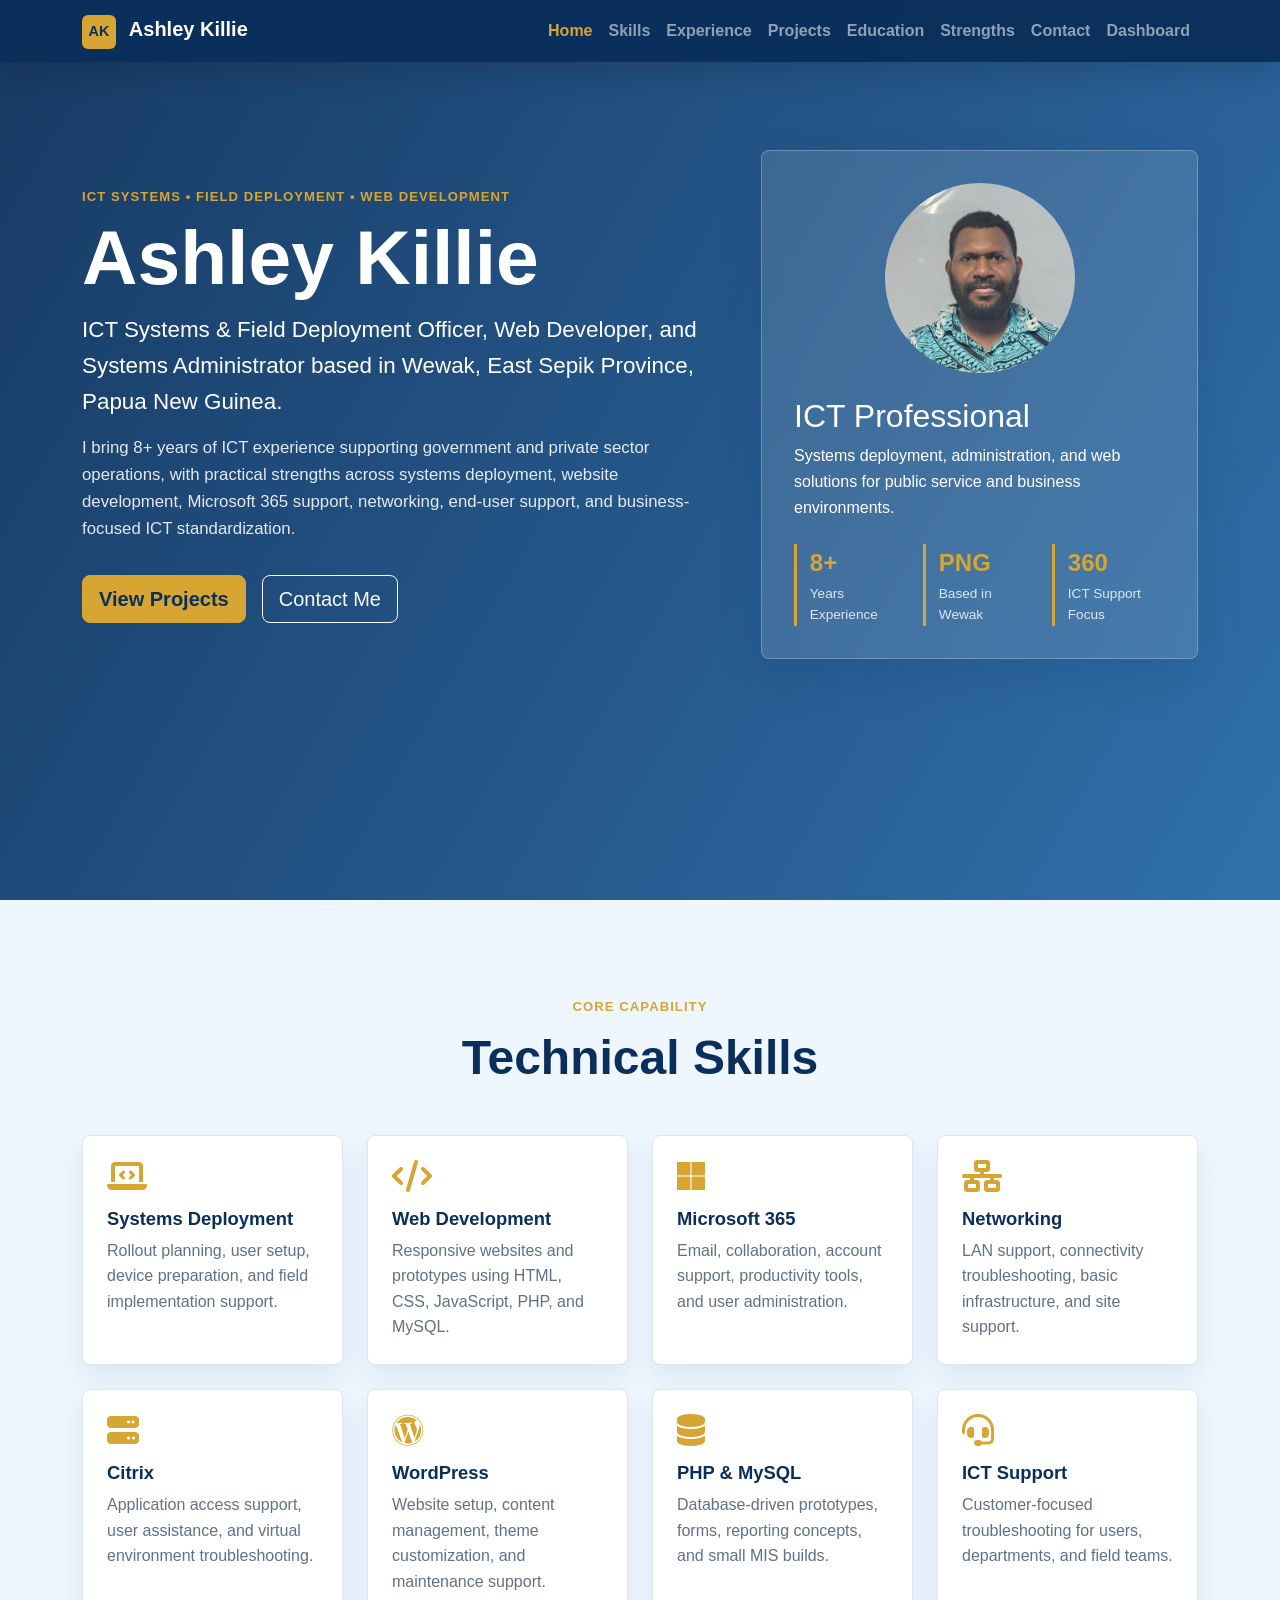
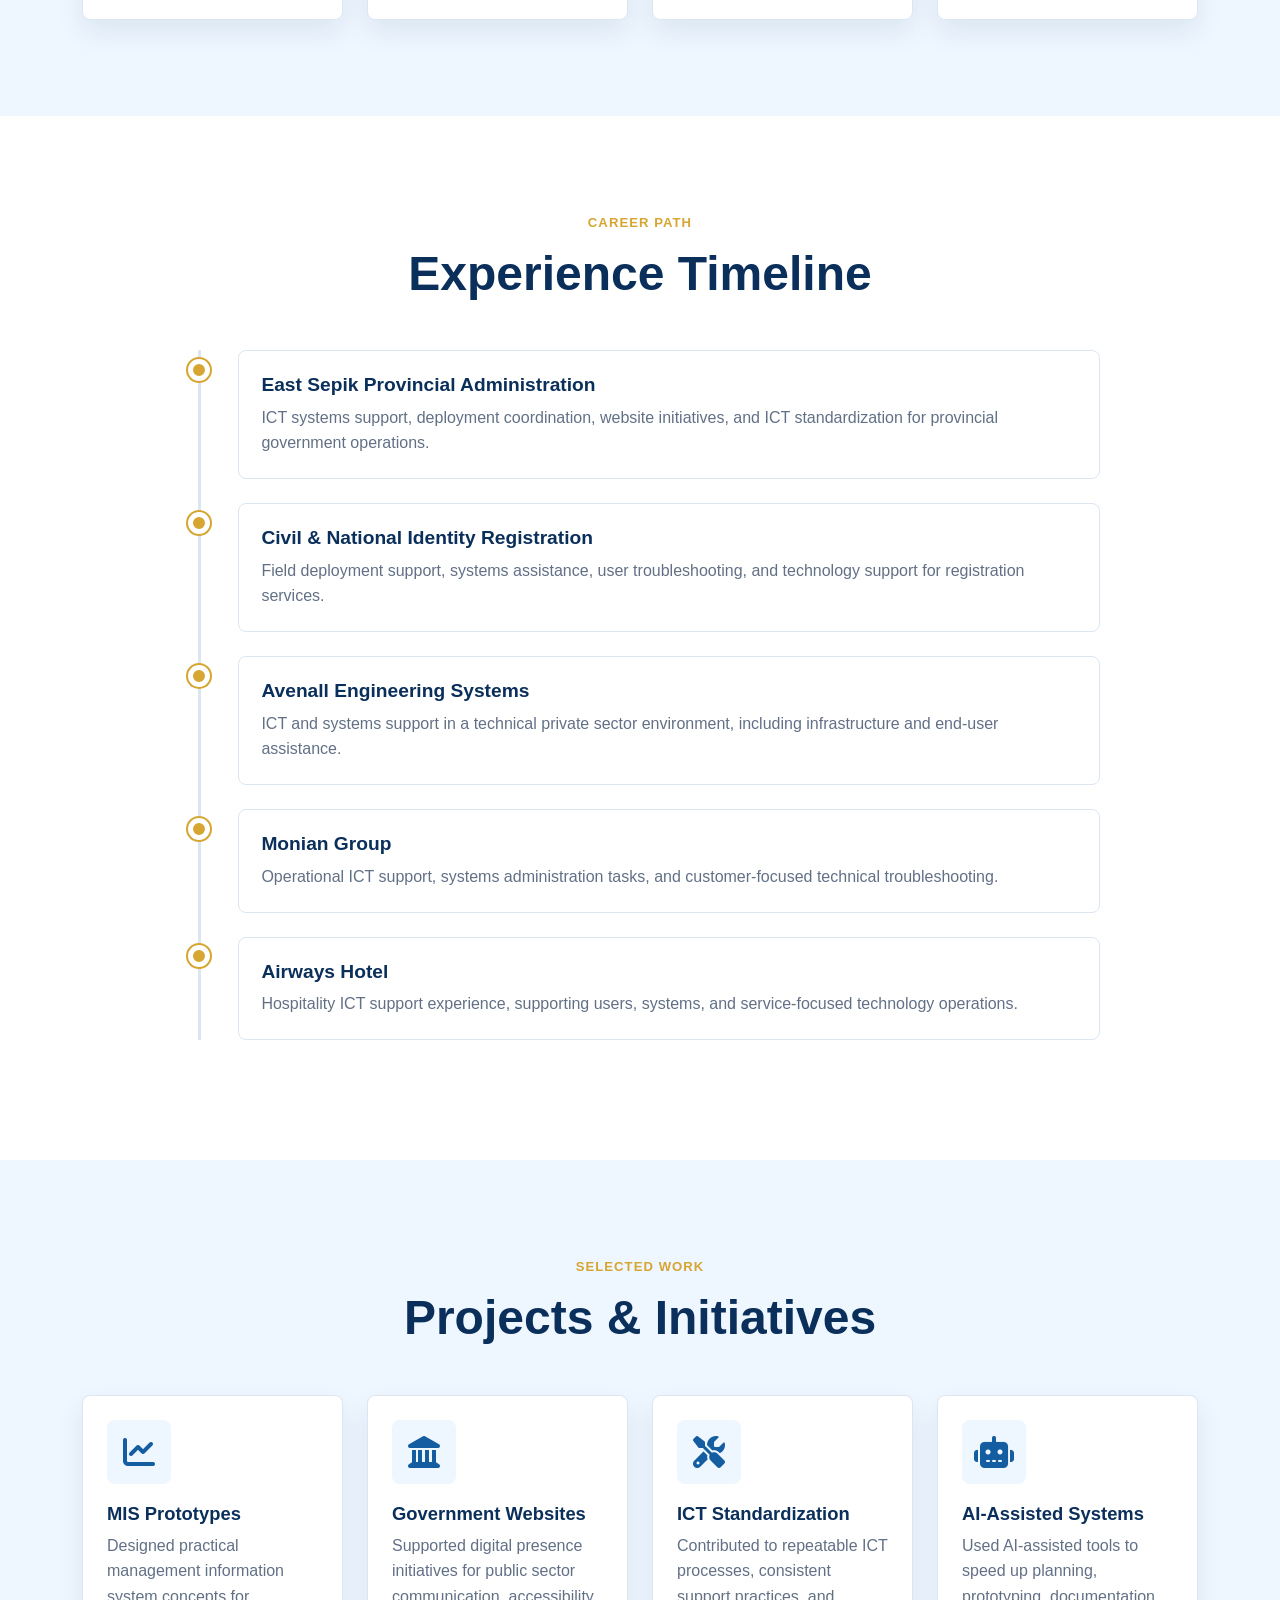
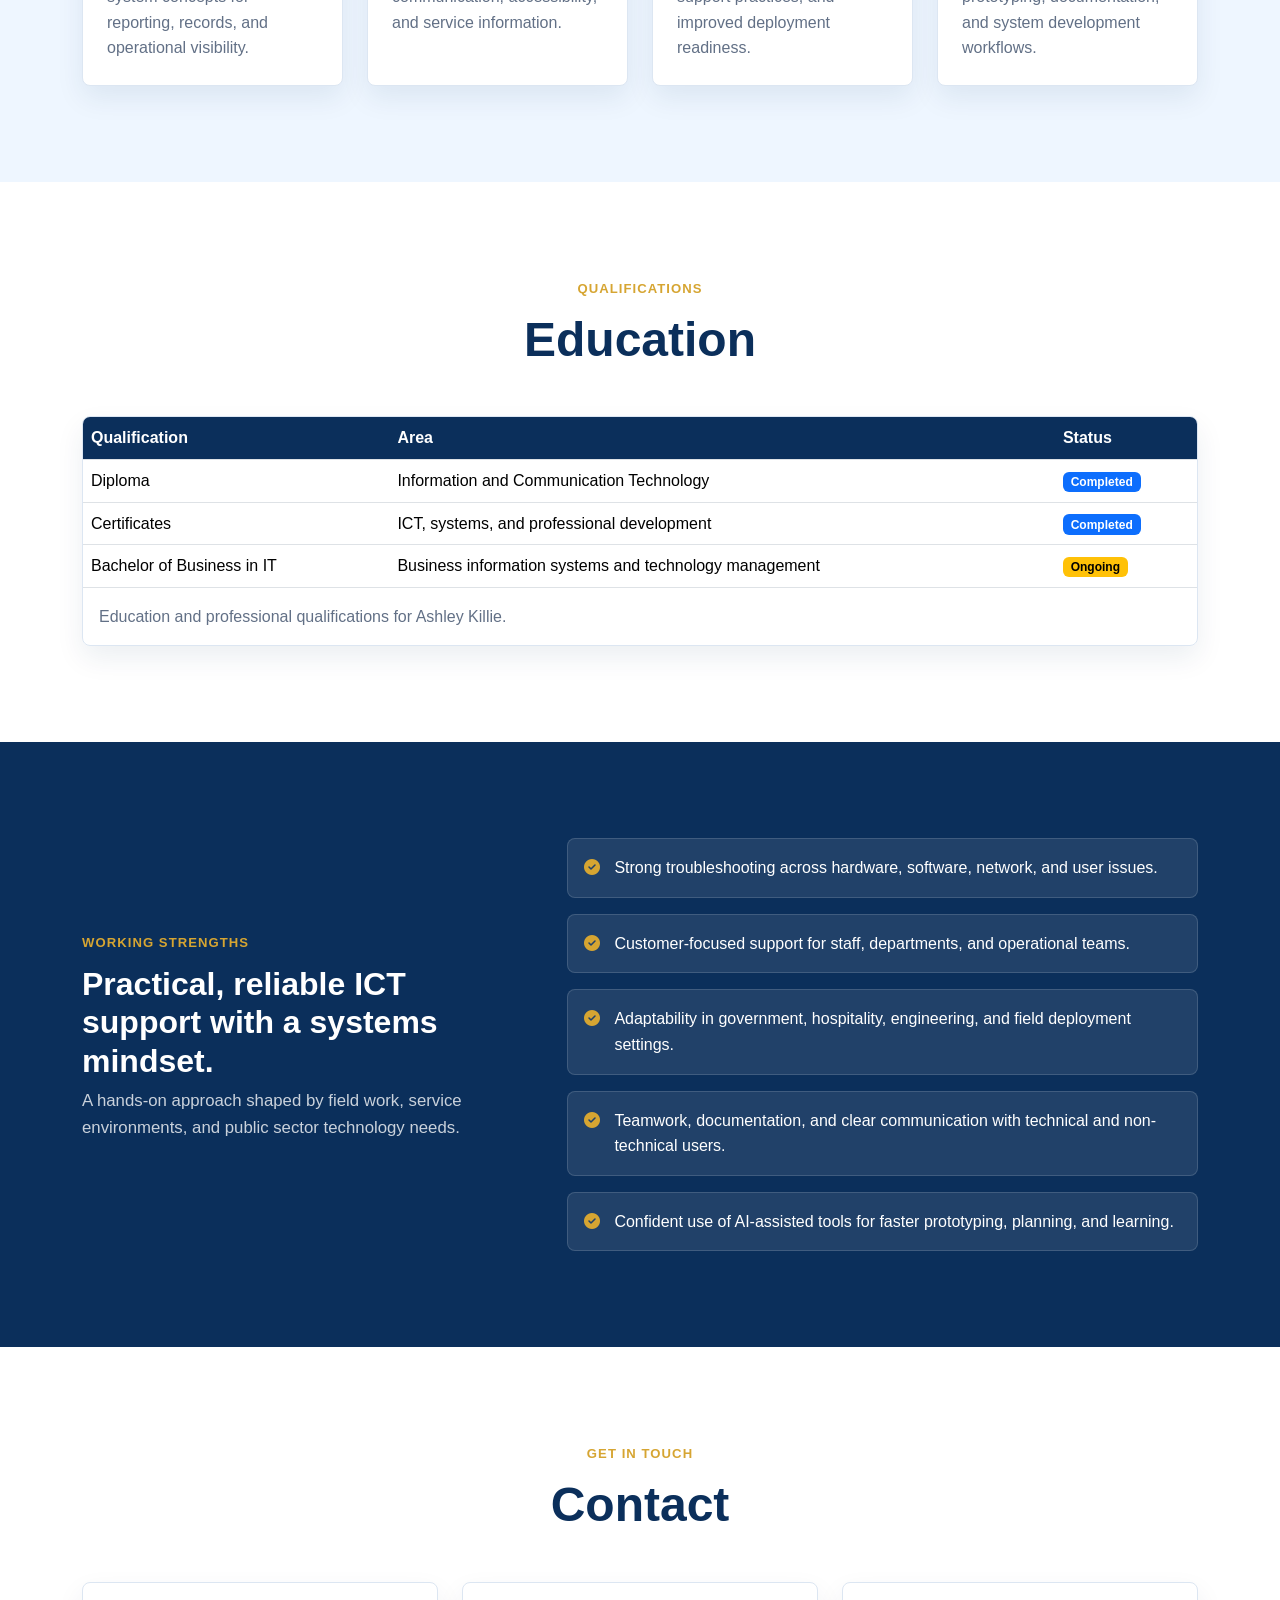
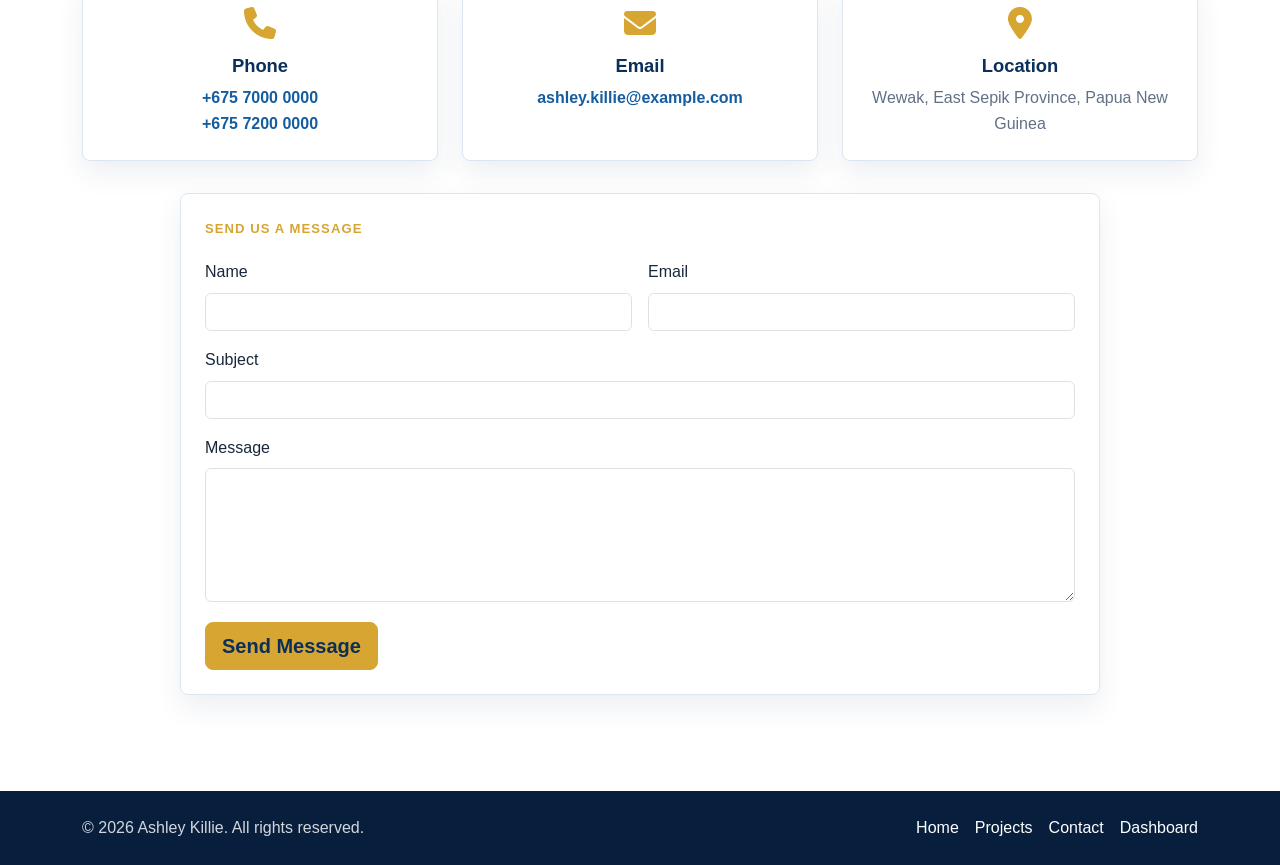
==== index.html @ 910c1a06 "Initial portfolio site" ====
<!doctype html>
<html lang="en">
  <head>
    <meta charset="utf-8">
    <meta name="viewport" content="width=device-width, initial-scale=1">
    <meta name="description" content="Portfolio website for Ashley Killie, ICT Systems & Field Deployment Officer, Web Developer, and Systems Administrator based in Wewak, East Sepik Province, Papua New Guinea.">
    <title>Ashley Killie | ICT Systems & Web Portfolio</title>
    <link rel="preconnect" href="https://cdn.jsdelivr.net">
    <link rel="preconnect" href="https://cdnjs.cloudflare.com">
    <link href="https://cdn.jsdelivr.net/npm/bootstrap@5.3.3/dist/css/bootstrap.min.css" rel="stylesheet">
    <link href="https://cdnjs.cloudflare.com/ajax/libs/font-awesome/6.5.2/css/all.min.css" rel="stylesheet">
    <link href="styles.css" rel="stylesheet">
  </head>
  <body>
    <a class="skip-link" href="#main">Skip to main content</a>

    <header>
      <nav class="navbar navbar-expand-lg fixed-top navbar-dark" aria-label="Primary navigation">
        <div class="container">
          <a class="navbar-brand fw-bold" href="#home" aria-label="Ashley Killie home">
            <span class="brand-mark">AK</span>
            Ashley Killie
          </a>
          <button class="navbar-toggler" type="button" data-bs-toggle="collapse" data-bs-target="#mainNav" aria-controls="mainNav" aria-expanded="false" aria-label="Toggle navigation">
            <span class="navbar-toggler-icon"></span>
          </button>
          <div class="collapse navbar-collapse" id="mainNav">
            <ul class="navbar-nav ms-auto mb-2 mb-lg-0">
              <li class="nav-item"><a class="nav-link" href="#home">Home</a></li>
              <li class="nav-item"><a class="nav-link" href="#skills">Skills</a></li>
              <li class="nav-item"><a class="nav-link" href="#experience">Experience</a></li>
              <li class="nav-item"><a class="nav-link" href="#projects">Projects</a></li>
              <li class="nav-item"><a class="nav-link" href="#education">Education</a></li>
              <li class="nav-item"><a class="nav-link" href="#strengths">Strengths</a></li>
              <li class="nav-item"><a class="nav-link" href="#contact">Contact</a></li>
              <li class="nav-item"><a class="nav-link" href="dashboard.html">Dashboard</a></li>
            </ul>
          </div>
        </div>
      </nav>
    </header>

    <main id="main">
      <section id="home" class="hero section-padding">
        <div class="container">
          <div class="row align-items-center g-5">
            <div class="col-lg-7">
              <p class="eyebrow">ICT Systems • Field Deployment • Web Development</p>
              <h1>Ashley Killie</h1>
              <p class="lead">
                ICT Systems & Field Deployment Officer, Web Developer, and Systems Administrator based in Wewak, East Sepik Province, Papua New Guinea.
              </p>
              <p class="hero-summary">
                I bring 8+ years of ICT experience supporting government and private sector operations, with practical strengths across systems deployment, website development, Microsoft 365 support, networking, end-user support, and business-focused ICT standardization.
              </p>
              <div class="hero-actions">
                <a class="btn btn-gold btn-lg" href="#projects">View Projects</a>
                <a class="btn btn-outline-light btn-lg" href="#contact">Contact Me</a>
              </div>
            </div>
            <div class="col-lg-5">
              <div class="profile-card" aria-label="Professional profile highlights">
                <figure class="profile-photo">
                  <img src="assets/ashley-profile.jpg" alt="Portrait of Ashley Killie" onerror="this.classList.add('is-hidden'); this.nextElementSibling.classList.remove('is-hidden');">
                  <span class="avatar-placeholder is-hidden" aria-hidden="true">
                    <i class="fa-solid fa-user-tie"></i>
                  </span>
                </figure>
                <h2>ICT Professional</h2>
                <p>Systems deployment, administration, and web solutions for public service and business environments.</p>
                <dl class="profile-stats">
                  <div>
                    <dt>8+</dt>
                    <dd>Years Experience</dd>
                  </div>
                  <div>
                    <dt>PNG</dt>
                    <dd>Based in Wewak</dd>
                  </div>
                  <div>
                    <dt>360</dt>
                    <dd>ICT Support Focus</dd>
                  </div>
                </dl>
              </div>
            </div>
          </div>
        </div>
      </section>

      <section id="skills" class="section-padding bg-light-blue">
        <div class="container">
          <div class="section-heading">
            <p class="eyebrow">Core Capability</p>
            <h2>Technical Skills</h2>
          </div>
          <div class="row g-4">
            <div class="col-sm-6 col-lg-3">
              <article class="skill-card">
                <i class="fa-solid fa-laptop-code" aria-hidden="true"></i>
                <h3>Systems Deployment</h3>
                <p>Rollout planning, user setup, device preparation, and field implementation support.</p>
              </article>
            </div>
            <div class="col-sm-6 col-lg-3">
              <article class="skill-card">
                <i class="fa-solid fa-code" aria-hidden="true"></i>
                <h3>Web Development</h3>
                <p>Responsive websites and prototypes using HTML, CSS, JavaScript, PHP, and MySQL.</p>
              </article>
            </div>
            <div class="col-sm-6 col-lg-3">
              <article class="skill-card">
                <i class="fa-brands fa-microsoft" aria-hidden="true"></i>
                <h3>Microsoft 365</h3>
                <p>Email, collaboration, account support, productivity tools, and user administration.</p>
              </article>
            </div>
            <div class="col-sm-6 col-lg-3">
              <article class="skill-card">
                <i class="fa-solid fa-network-wired" aria-hidden="true"></i>
                <h3>Networking</h3>
                <p>LAN support, connectivity troubleshooting, basic infrastructure, and site support.</p>
              </article>
            </div>
            <div class="col-sm-6 col-lg-3">
              <article class="skill-card">
                <i class="fa-solid fa-server" aria-hidden="true"></i>
                <h3>Citrix</h3>
                <p>Application access support, user assistance, and virtual environment troubleshooting.</p>
              </article>
            </div>
            <div class="col-sm-6 col-lg-3">
              <article class="skill-card">
                <i class="fa-brands fa-wordpress" aria-hidden="true"></i>
                <h3>WordPress</h3>
                <p>Website setup, content management, theme customization, and maintenance support.</p>
              </article>
            </div>
            <div class="col-sm-6 col-lg-3">
              <article class="skill-card">
                <i class="fa-solid fa-database" aria-hidden="true"></i>
                <h3>PHP & MySQL</h3>
                <p>Database-driven prototypes, forms, reporting concepts, and small MIS builds.</p>
              </article>
            </div>
            <div class="col-sm-6 col-lg-3">
              <article class="skill-card">
                <i class="fa-solid fa-headset" aria-hidden="true"></i>
                <h3>ICT Support</h3>
                <p>Customer-focused troubleshooting for users, departments, and field teams.</p>
              </article>
            </div>
          </div>
        </div>
      </section>

      <section id="experience" class="section-padding">
        <div class="container">
          <div class="section-heading">
            <p class="eyebrow">Career Path</p>
            <h2>Experience Timeline</h2>
          </div>
          <div class="timeline" aria-label="Professional experience timeline">
            <article class="timeline-item">
              <div class="timeline-dot" aria-hidden="true"></div>
              <div class="timeline-content">
                <h3>East Sepik Provincial Administration</h3>
                <p>ICT systems support, deployment coordination, website initiatives, and ICT standardization for provincial government operations.</p>
              </div>
            </article>
            <article class="timeline-item">
              <div class="timeline-dot" aria-hidden="true"></div>
              <div class="timeline-content">
                <h3>Civil & National Identity Registration</h3>
                <p>Field deployment support, systems assistance, user troubleshooting, and technology support for registration services.</p>
              </div>
            </article>
            <article class="timeline-item">
              <div class="timeline-dot" aria-hidden="true"></div>
              <div class="timeline-content">
                <h3>Avenall Engineering Systems</h3>
                <p>ICT and systems support in a technical private sector environment, including infrastructure and end-user assistance.</p>
              </div>
            </article>
            <article class="timeline-item">
              <div class="timeline-dot" aria-hidden="true"></div>
              <div class="timeline-content">
                <h3>Monian Group</h3>
                <p>Operational ICT support, systems administration tasks, and customer-focused technical troubleshooting.</p>
              </div>
            </article>
            <article class="timeline-item">
              <div class="timeline-dot" aria-hidden="true"></div>
              <div class="timeline-content">
                <h3>Airways Hotel</h3>
                <p>Hospitality ICT support experience, supporting users, systems, and service-focused technology operations.</p>
              </div>
            </article>
          </div>
        </div>
      </section>

      <section id="projects" class="section-padding bg-light-blue">
        <div class="container">
          <div class="section-heading">
            <p class="eyebrow">Selected Work</p>
            <h2>Projects & Initiatives</h2>
          </div>
          <div class="row g-4">
            <div class="col-md-6 col-xl-3">
              <article class="project-card">
                <div class="project-icon"><i class="fa-solid fa-chart-line" aria-hidden="true"></i></div>
                <h3>MIS Prototypes</h3>
                <p>Designed practical management information system concepts for reporting, records, and operational visibility.</p>
              </article>
            </div>
            <div class="col-md-6 col-xl-3">
              <article class="project-card">
                <div class="project-icon"><i class="fa-solid fa-landmark" aria-hidden="true"></i></div>
                <h3>Government Websites</h3>
                <p>Supported digital presence initiatives for public sector communication, accessibility, and service information.</p>
              </article>
            </div>
            <div class="col-md-6 col-xl-3">
              <article class="project-card">
                <div class="project-icon"><i class="fa-solid fa-screwdriver-wrench" aria-hidden="true"></i></div>
                <h3>ICT Standardization</h3>
                <p>Contributed to repeatable ICT processes, consistent support practices, and improved deployment readiness.</p>
              </article>
            </div>
            <div class="col-md-6 col-xl-3">
              <article class="project-card">
                <div class="project-icon"><i class="fa-solid fa-robot" aria-hidden="true"></i></div>
                <h3>AI-Assisted Systems</h3>
                <p>Used AI-assisted tools to speed up planning, prototyping, documentation, and system development workflows.</p>
              </article>
            </div>
          </div>
        </div>
      </section>

      <section id="education" class="section-padding">
        <div class="container">
          <div class="section-heading">
            <p class="eyebrow">Qualifications</p>
            <h2>Education</h2>
          </div>
          <div class="table-responsive education-table-wrap">
            <table class="table table-hover align-middle education-table">
              <caption>Education and professional qualifications for Ashley Killie.</caption>
              <thead>
                <tr>
                  <th scope="col">Qualification</th>
                  <th scope="col">Area</th>
                  <th scope="col">Status</th>
                </tr>
              </thead>
              <tbody>
                <tr>
                  <td>Diploma</td>
                  <td>Information and Communication Technology</td>
                  <td><span class="badge text-bg-primary">Completed</span></td>
                </tr>
                <tr>
                  <td>Certificates</td>
                  <td>ICT, systems, and professional development</td>
                  <td><span class="badge text-bg-primary">Completed</span></td>
                </tr>
                <tr>
                  <td>Bachelor of Business in IT</td>
                  <td>Business information systems and technology management</td>
                  <td><span class="badge text-bg-warning">Ongoing</span></td>
                </tr>
              </tbody>
            </table>
          </div>
        </div>
      </section>

      <section id="strengths" class="section-padding bg-navy text-white">
        <div class="container">
          <div class="row align-items-center g-5">
            <div class="col-lg-5">
              <p class="eyebrow text-gold">Working Strengths</p>
              <h2>Practical, reliable ICT support with a systems mindset.</h2>
              <p class="strength-copy">A hands-on approach shaped by field work, service environments, and public sector technology needs.</p>
            </div>
            <div class="col-lg-7">
              <ul class="strength-list">
                <li><i class="fa-solid fa-circle-check" aria-hidden="true"></i> Strong troubleshooting across hardware, software, network, and user issues.</li>
                <li><i class="fa-solid fa-circle-check" aria-hidden="true"></i> Customer-focused support for staff, departments, and operational teams.</li>
                <li><i class="fa-solid fa-circle-check" aria-hidden="true"></i> Adaptability in government, hospitality, engineering, and field deployment settings.</li>
                <li><i class="fa-solid fa-circle-check" aria-hidden="true"></i> Teamwork, documentation, and clear communication with technical and non-technical users.</li>
                <li><i class="fa-solid fa-circle-check" aria-hidden="true"></i> Confident use of AI-assisted tools for faster prototyping, planning, and learning.</li>
              </ul>
            </div>
          </div>
        </div>
      </section>

      <section id="contact" class="section-padding">
        <div class="container">
          <div class="section-heading">
            <p class="eyebrow">Get In Touch</p>
            <h2>Contact</h2>
          </div>
          <div class="row g-4">
            <div class="col-md-4">
              <article class="contact-card">
                <i class="fa-solid fa-phone" aria-hidden="true"></i>
                <h3>Phone</h3>
                <p><a href="tel:+67570000000">+675 7000 0000</a></p>
                <p><a href="tel:+67572000000">+675 7200 0000</a></p>
              </article>
            </div>
            <div class="col-md-4">
              <article class="contact-card">
                <i class="fa-solid fa-envelope" aria-hidden="true"></i>
                <h3>Email</h3>
                <p><a href="mailto:ashley.killie@example.com">ashley.killie@example.com</a></p>
              </article>
            </div>
            <div class="col-md-4">
              <article class="contact-card">
                <i class="fa-solid fa-location-dot" aria-hidden="true"></i>
                <h3>Location</h3>
                <p>Wewak, East Sepik Province, Papua New Guinea</p>
              </article>
            </div>
          </div>
          <form class="message-form" id="messageForm">
            <div class="message-form-header">
              <p class="eyebrow">Send Us A Message</p>
            </div>
            <div class="row g-3">
              <div class="col-md-6">
                <label class="form-label" for="messageName">Name</label>
                <input class="form-control" id="messageName" name="name" required type="text">
              </div>
              <div class="col-md-6">
                <label class="form-label" for="messageEmail">Email</label>
                <input class="form-control" id="messageEmail" name="email" required type="email">
              </div>
              <div class="col-12">
                <label class="form-label" for="messageSubject">Subject</label>
                <input class="form-control" id="messageSubject" name="subject" required type="text">
              </div>
              <div class="col-12">
                <label class="form-label" for="messageText">Message</label>
                <textarea class="form-control" id="messageText" name="message" required rows="5"></textarea>
              </div>
            </div>
            <div class="message-form-actions">
              <button class="btn btn-gold btn-lg" type="submit">Send Message</button>
              <p class="message-status" id="messageStatus" role="status" aria-live="polite"></p>
            </div>
          </form>
        </div>
      </section>
    </main>

    <footer class="site-footer">
      <div class="container">
        <div class="footer-content">
          <p>&copy; <span id="year"></span> Ashley Killie. All rights reserved.</p>
          <ul class="footer-links" aria-label="Footer quick links">
            <li><a href="#home">Home</a></li>
            <li><a href="#projects">Projects</a></li>
            <li><a href="#contact">Contact</a></li>
            <li><a href="dashboard.html">Dashboard</a></li>
          </ul>
        </div>
      </div>
    </footer>

    <script src="https://cdn.jsdelivr.net/npm/bootstrap@5.3.3/dist/js/bootstrap.bundle.min.js"></script>
    <script src="script.js"></script>
  </body>
</html>
---- styles.css ----
:root {
  --navy: #0b2f5b;
  --blue: #145da0;
  --blue-light: #eef6ff;
  --gold: #d6a532;
  --gold-dark: #a97805;
  --ink: #18283a;
  --muted: #627086;
  --white: #ffffff;
  --border: #dce6f2;
  --shadow: 0 18px 45px rgba(11, 47, 91, 0.14);
}

* {
  box-sizing: border-box;
}

html {
  scroll-behavior: smooth;
  scroll-padding-top: 78px;
}

body {
  color: var(--ink);
  font-family: Arial, Helvetica, sans-serif;
  line-height: 1.6;
}

a {
  color: var(--blue);
}

a:focus-visible,
button:focus-visible {
  outline: 3px solid var(--gold);
  outline-offset: 3px;
}

.skip-link {
  background: var(--gold);
  color: #111;
  font-weight: 700;
  left: 1rem;
  padding: 0.75rem 1rem;
  position: fixed;
  top: -100px;
  z-index: 1100;
}

.skip-link:focus {
  top: 1rem;
}

.navbar {
  background: rgba(11, 47, 91, 0.97);
  box-shadow: 0 10px 30px rgba(0, 0, 0, 0.14);
}

.brand-mark {
  align-items: center;
  background: var(--gold);
  border-radius: 6px;
  color: var(--navy);
  display: inline-flex;
  font-size: 0.9rem;
  height: 34px;
  justify-content: center;
  margin-right: 0.5rem;
  width: 34px;
}

.nav-link {
  font-weight: 600;
}

.nav-link.active,
.nav-link:hover {
  color: var(--gold) !important;
}

.section-padding {
  padding: 96px 0;
}

.hero {
  background:
    linear-gradient(120deg, rgba(11, 47, 91, 0.95), rgba(20, 93, 160, 0.88)),
    url("https://images.unsplash.com/photo-1497366754035-f200968a6e72?auto=format&fit=crop&w=1600&q=80") center/cover;
  color: var(--white);
  min-height: 100vh;
  padding-top: 150px;
}

.eyebrow {
  color: var(--gold);
  font-size: 0.82rem;
  font-weight: 800;
  letter-spacing: 0.08em;
  margin-bottom: 0.75rem;
  text-transform: uppercase;
}

.hero h1 {
  font-size: clamp(2.6rem, 6vw, 5.4rem);
  font-weight: 800;
  line-height: 1;
  margin-bottom: 1rem;
}

.hero .lead {
  font-size: clamp(1.1rem, 2vw, 1.4rem);
  max-width: 760px;
}

.hero-summary {
  color: rgba(255, 255, 255, 0.88);
  font-size: 1.05rem;
  max-width: 760px;
}

.hero-actions {
  display: flex;
  flex-wrap: wrap;
  gap: 1rem;
  margin-top: 2rem;
}

.btn-gold {
  background: var(--gold);
  border-color: var(--gold);
  color: var(--navy);
  font-weight: 800;
}

.btn-gold:hover {
  background: #e5b94e;
  border-color: #e5b94e;
  color: var(--navy);
}

.profile-card {
  backdrop-filter: blur(14px);
  background: rgba(255, 255, 255, 0.12);
  border: 1px solid rgba(255, 255, 255, 0.24);
  border-radius: 8px;
  box-shadow: var(--shadow);
  padding: 2rem;
}

.profile-photo {
  align-items: center;
  display: flex;
  justify-content: center;
  margin: 0 0 1.5rem;
}

.profile-photo img,
.avatar-placeholder {
  align-items: center;
  border-radius: 50%;
  height: 190px;
  object-fit: cover;
  width: 190px;
}

.avatar-placeholder {
  background: var(--gold);
  color: var(--navy);
  display: flex;
  font-size: 4.75rem;
  justify-content: center;
}

.is-hidden {
  display: none !important;
}

.profile-card h2,
.profile-card p {
  color: var(--white);
}

.profile-stats {
  display: grid;
  gap: 1rem;
  grid-template-columns: repeat(3, 1fr);
  margin: 1.5rem 0 0;
}

.profile-stats div {
  border-left: 3px solid var(--gold);
  padding-left: 0.8rem;
}

.profile-stats dt {
  color: var(--gold);
  font-size: 1.5rem;
  font-weight: 800;
}

.profile-stats dd {
  color: rgba(255, 255, 255, 0.82);
  font-size: 0.85rem;
  margin: 0;
}

.bg-light-blue {
  background: var(--blue-light);
}

.bg-navy {
  background: var(--navy);
}

.text-gold {
  color: var(--gold) !important;
}

.section-heading {
  margin: 0 auto 3rem;
  max-width: 720px;
  text-align: center;
}

.section-heading h2,
.strengths h2 {
  color: var(--navy);
  font-size: clamp(2rem, 4vw, 3rem);
  font-weight: 800;
  margin: 0;
}

.skill-card,
.project-card,
.contact-card {
  background: var(--white);
  border: 1px solid var(--border);
  border-radius: 8px;
  box-shadow: 0 12px 28px rgba(11, 47, 91, 0.08);
  height: 100%;
  padding: 1.5rem;
  transition: transform 180ms ease, box-shadow 180ms ease;
}

.skill-card:hover,
.project-card:hover,
.contact-card:hover {
  box-shadow: var(--shadow);
  transform: translateY(-4px);
}

.skill-card i,
.contact-card i {
  color: var(--gold);
  font-size: 2rem;
  margin-bottom: 1rem;
}

.skill-card h3,
.project-card h3,
.contact-card h3 {
  color: var(--navy);
  font-size: 1.15rem;
  font-weight: 800;
}

.skill-card p,
.project-card p,
.contact-card p,
.timeline-content p {
  color: var(--muted);
  margin-bottom: 0;
}

.timeline {
  margin: 0 auto;
  max-width: 920px;
  position: relative;
}

.timeline::before {
  background: var(--border);
  bottom: 0;
  content: "";
  left: 18px;
  position: absolute;
  top: 0;
  width: 3px;
}

.timeline-item {
  display: grid;
  gap: 1.25rem;
  grid-template-columns: 38px 1fr;
  margin-bottom: 1.5rem;
  position: relative;
}

.timeline-dot {
  background: var(--gold);
  border: 5px solid var(--white);
  border-radius: 50%;
  box-shadow: 0 0 0 2px var(--gold);
  height: 22px;
  margin-left: 8px;
  margin-top: 0.55rem;
  width: 22px;
  z-index: 1;
}

.timeline-content {
  background: var(--white);
  border: 1px solid var(--border);
  border-radius: 8px;
  padding: 1.4rem;
}

.timeline-content h3 {
  color: var(--navy);
  font-size: 1.2rem;
  font-weight: 800;
}

.project-icon {
  align-items: center;
  background: var(--blue-light);
  border-radius: 8px;
  color: var(--blue);
  display: flex;
  font-size: 2rem;
  height: 64px;
  justify-content: center;
  margin-bottom: 1.2rem;
  width: 64px;
}

.education-table-wrap {
  border: 1px solid var(--border);
  border-radius: 8px;
  box-shadow: 0 12px 28px rgba(11, 47, 91, 0.08);
}

.education-table {
  margin-bottom: 0;
}

.education-table caption {
  color: var(--muted);
  padding: 1rem;
}

.education-table thead th {
  background: var(--navy);
  color: var(--white);
}

.strength-copy {
  color: rgba(255, 255, 255, 0.78);
  font-size: 1.05rem;
}

#strengths h2 {
  color: var(--white);
  font-weight: 800;
}

.strength-list {
  display: grid;
  gap: 1rem;
  list-style: none;
  margin: 0;
  padding: 0;
}

.strength-list li {
  align-items: flex-start;
  background: rgba(255, 255, 255, 0.09);
  border: 1px solid rgba(255, 255, 255, 0.14);
  border-radius: 8px;
  display: flex;
  gap: 0.9rem;
  padding: 1rem;
}

.strength-list i {
  color: var(--gold);
  margin-top: 0.25rem;
}

.contact-card {
  text-align: center;
}

.contact-card a {
  font-weight: 700;
  text-decoration: none;
}

.contact-card a:hover {
  text-decoration: underline;
}

.message-form {
  background: var(--white);
  border: 1px solid var(--border);
  border-radius: 8px;
  box-shadow: 0 12px 28px rgba(11, 47, 91, 0.08);
  margin: 2rem auto 0;
  max-width: 920px;
  padding: 1.5rem;
}

.message-form-header {
  margin-bottom: 1.25rem;
}

.message-form-header h3 {
  color: var(--navy);
  font-weight: 800;
  margin: 0;
}

.message-form-actions {
  align-items: center;
  display: flex;
  flex-wrap: wrap;
  gap: 1rem;
  margin-top: 1.25rem;
}

.message-status {
  color: var(--gold-dark);
  font-weight: 700;
  margin: 0;
}

.site-footer {
  background: #071f3d;
  color: rgba(255, 255, 255, 0.82);
  padding: 1.5rem 0;
}

.footer-content {
  align-items: center;
  display: flex;
  flex-wrap: wrap;
  gap: 1rem;
  justify-content: space-between;
}

.footer-content p {
  margin: 0;
}

.footer-links {
  display: flex;
  gap: 1rem;
  list-style: none;
  margin: 0;
  padding: 0;
}

.footer-links a {
  color: var(--white);
  text-decoration: none;
}

.footer-links a:hover {
  color: var(--gold);
}

@media (max-width: 991.98px) {
  .section-padding {
    padding: 72px 0;
  }

  .hero {
    min-height: auto;
    padding-top: 128px;
  }
}

@media (max-width: 575.98px) {
  .hero-actions .btn {
    width: 100%;
  }

  .profile-stats {
    grid-template-columns: 1fr;
  }

  .footer-content,
  .footer-links {
    align-items: flex-start;
    flex-direction: column;
  }
}
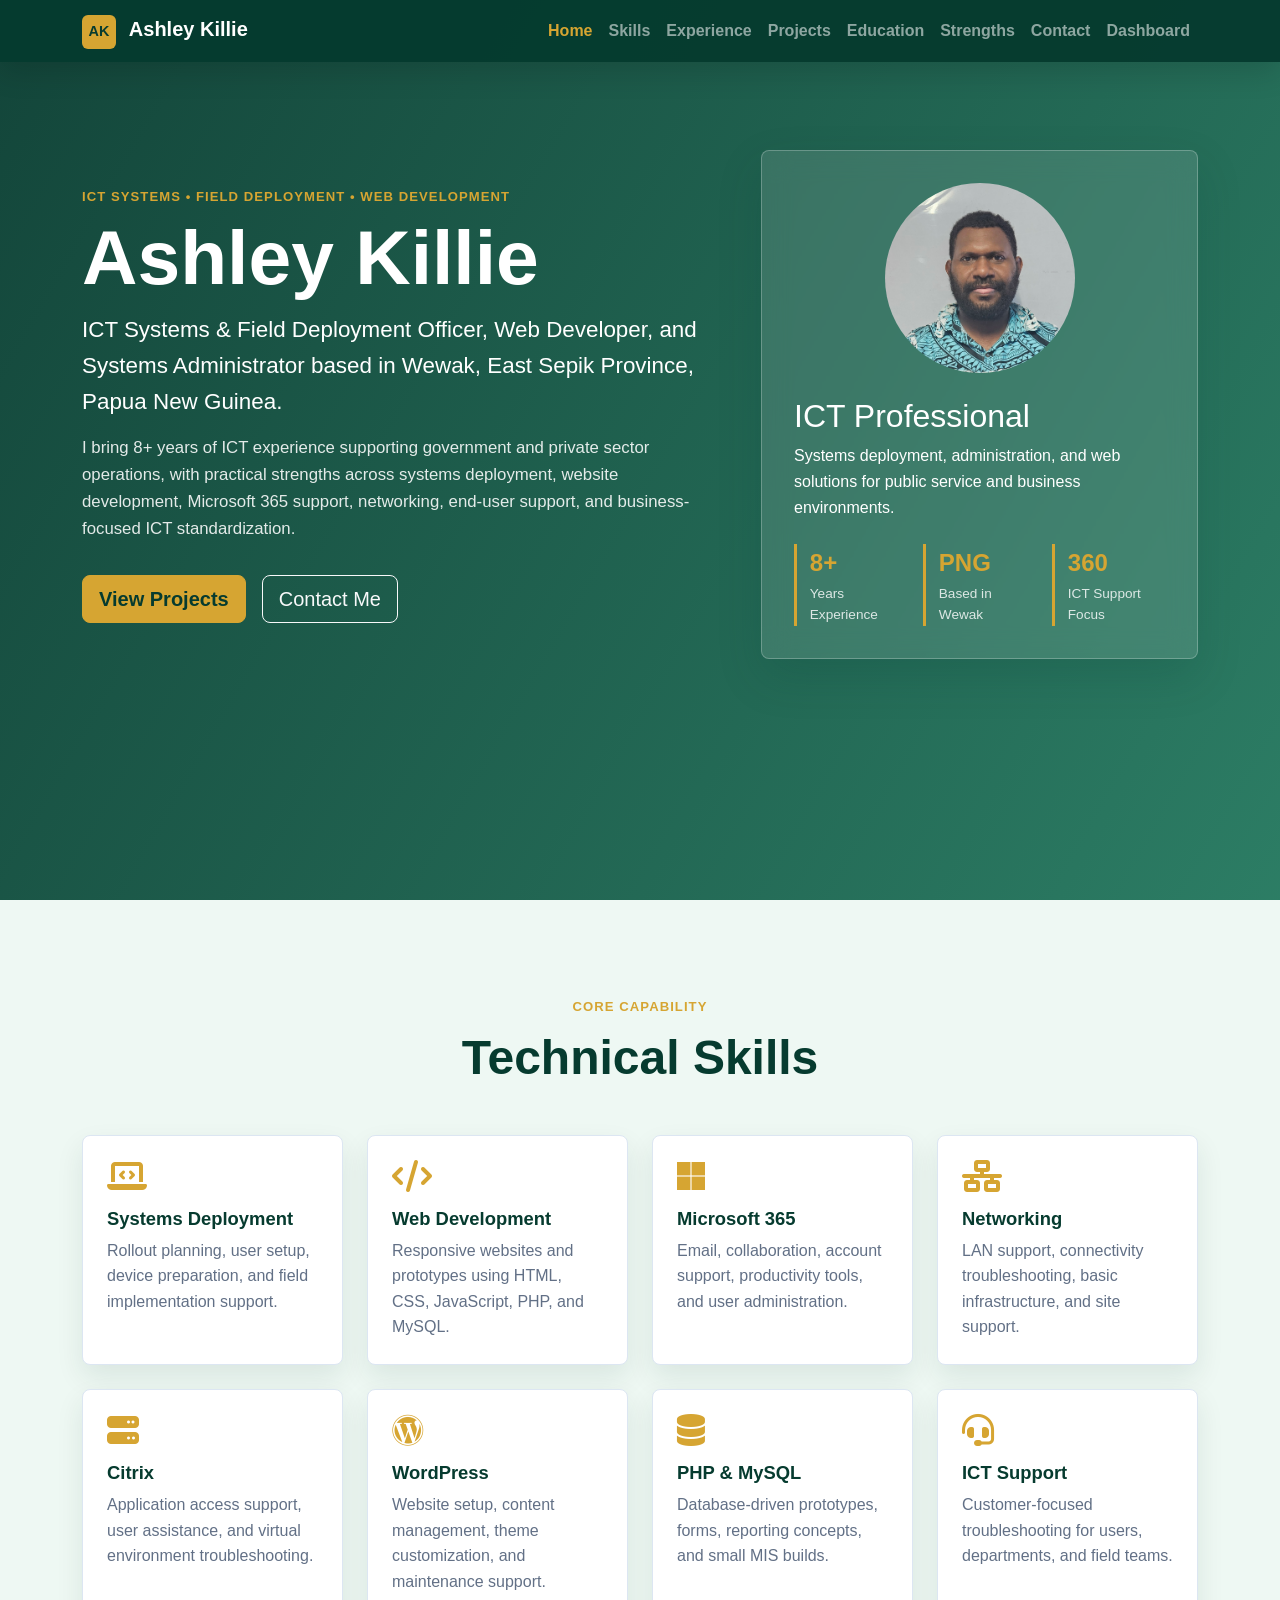
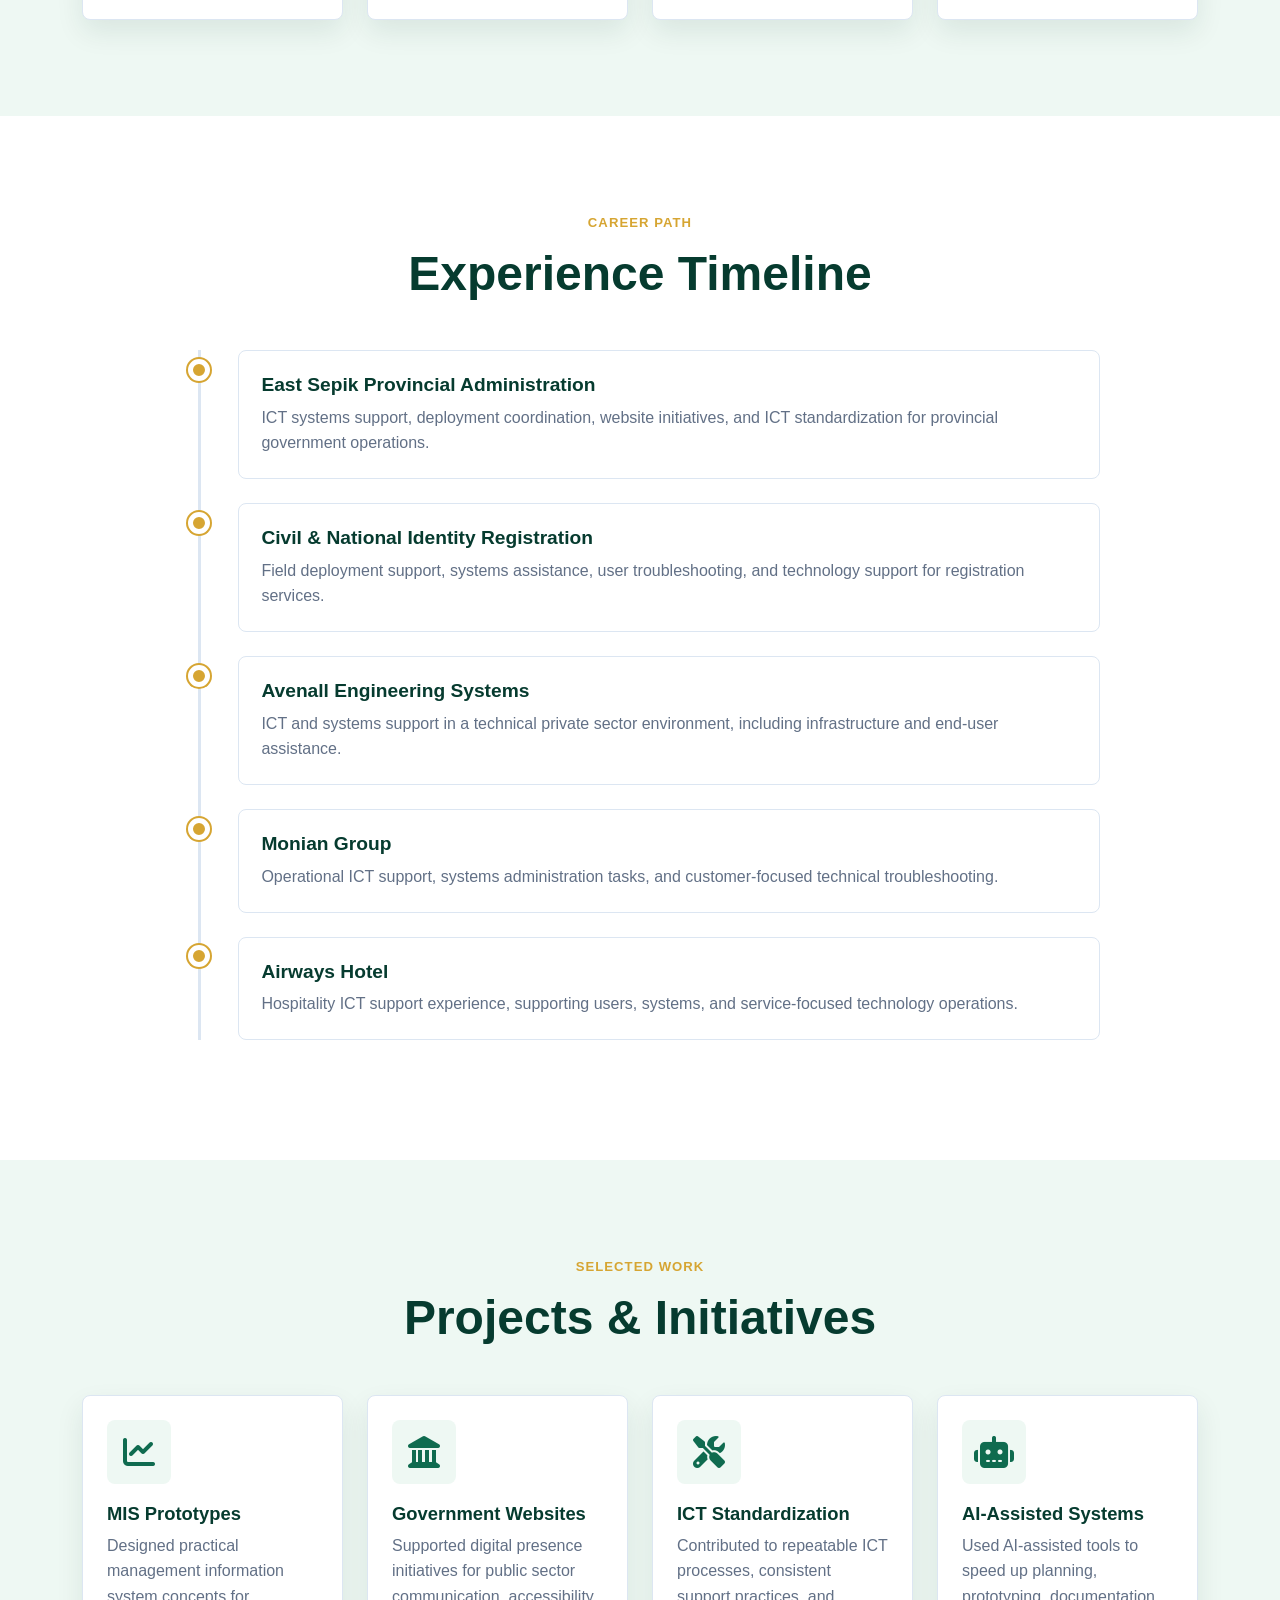
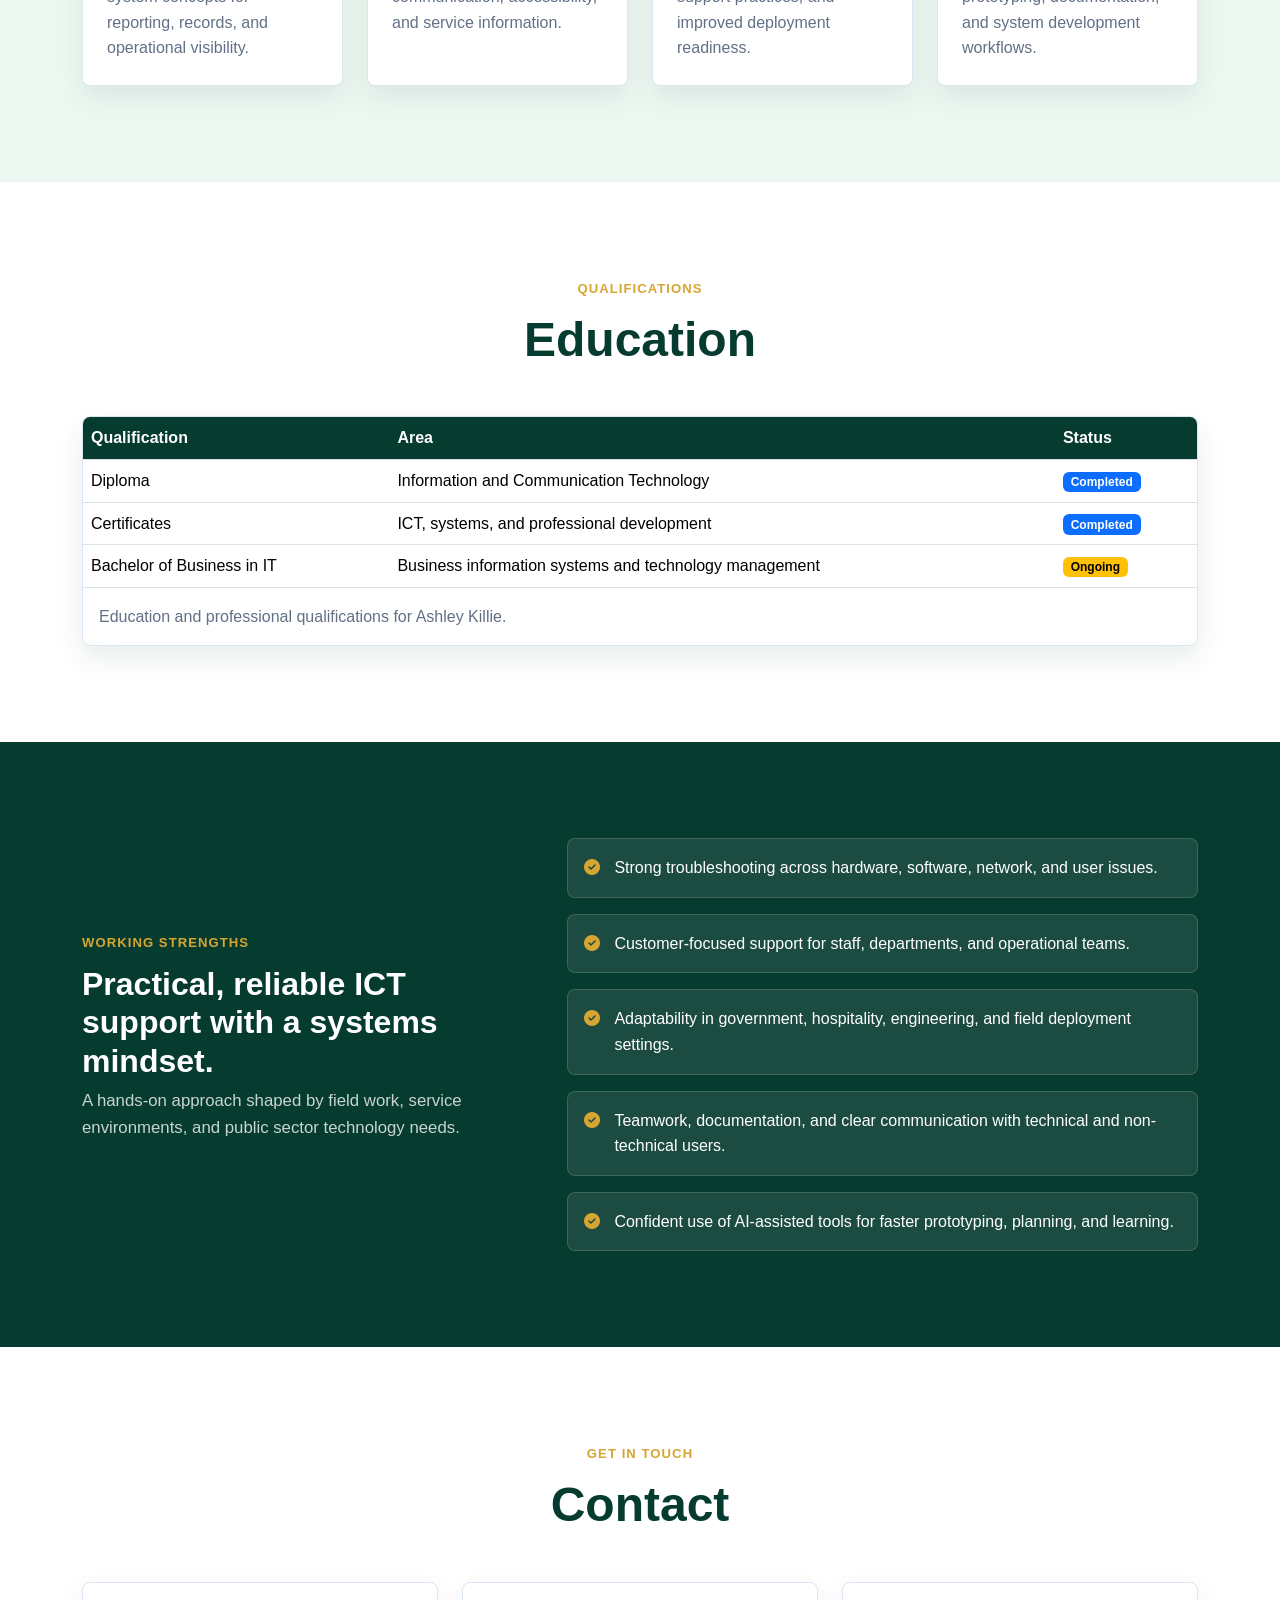
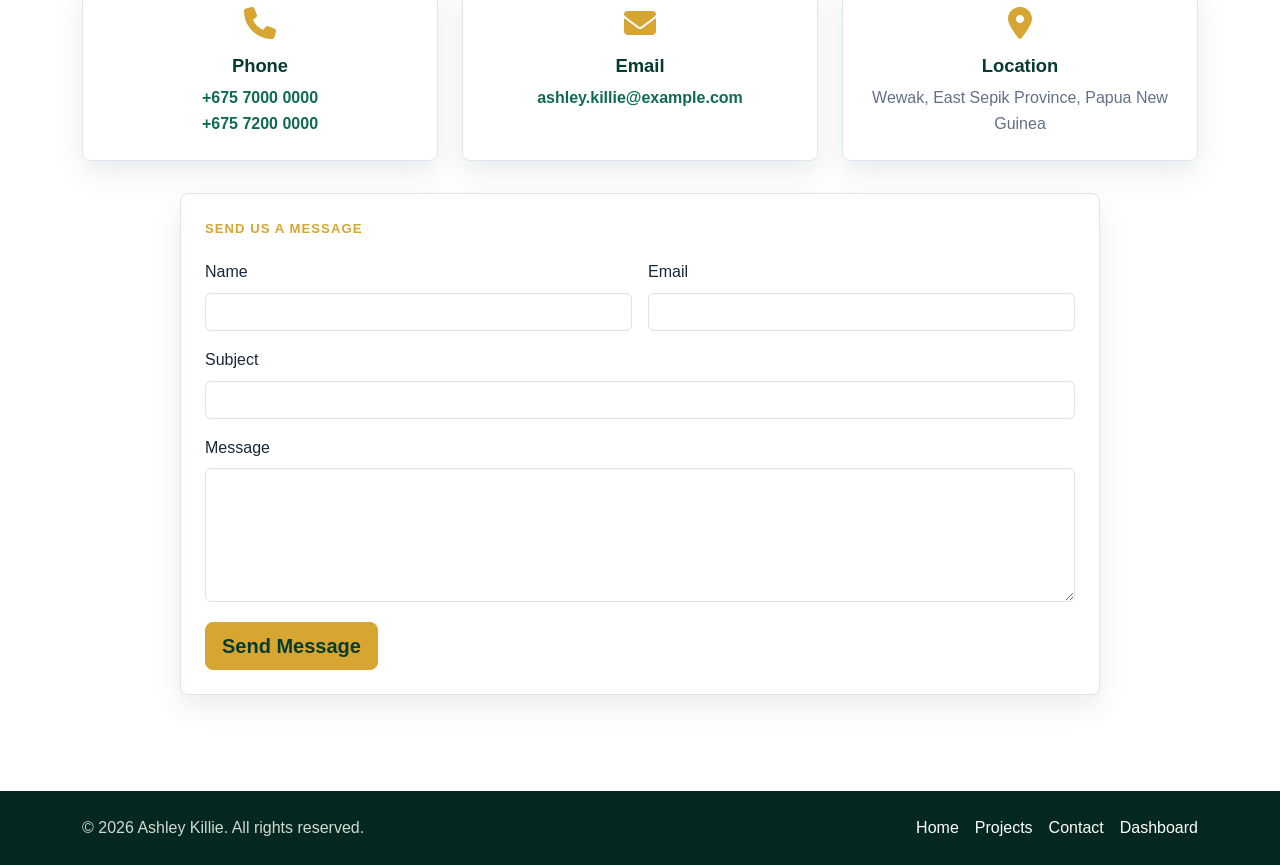
==== commit 46719d4e: "Bust stylesheet cache" ====
--- a/index.html
+++ b/index.html
@@ -9,7 +9,7 @@
     <link rel="preconnect" href="https://cdnjs.cloudflare.com">
     <link href="https://cdn.jsdelivr.net/npm/bootstrap@5.3.3/dist/css/bootstrap.min.css" rel="stylesheet">
     <link href="https://cdnjs.cloudflare.com/ajax/libs/font-awesome/6.5.2/css/all.min.css" rel="stylesheet">
-    <link href="styles.css" rel="stylesheet">
+    <link href="styles.css?v=20260527" rel="stylesheet">
   </head>
   <body>
     <a class="skip-link" href="#main">Skip to main content</a>
--- a/styles.css
+++ b/styles.css
@@ -1,14 +1,14 @@
 :root {
-  --navy: #0b2f5b;
-  --blue: #145da0;
-  --blue-light: #eef6ff;
+  --navy: #063b2f;
+  --blue: #0f6b4f;
+  --blue-light: #eef8f3;
   --gold: #d6a532;
   --gold-dark: #a97805;
   --ink: #18283a;
   --muted: #627086;
   --white: #ffffff;
   --border: #dce6f2;
-  --shadow: 0 18px 45px rgba(11, 47, 91, 0.14);
+  --shadow: 0 18px 45px rgba(6, 59, 47, 0.16);
 }
 
 * {
@@ -24,10 +24,15 @@
   color: var(--ink);
   font-family: Arial, Helvetica, sans-serif;
   line-height: 1.6;
+  overflow-x: hidden;
 }
 
 a {
   color: var(--blue);
+}
+
+img {
+  max-width: 100%;
 }
 
 a:focus-visible,
@@ -52,7 +57,7 @@
 }
 
 .navbar {
-  background: rgba(11, 47, 91, 0.97);
+  background: rgba(6, 59, 47, 0.97);
   box-shadow: 0 10px 30px rgba(0, 0, 0, 0.14);
 }
 
@@ -84,7 +89,7 @@
 
 .hero {
   background:
-    linear-gradient(120deg, rgba(11, 47, 91, 0.95), rgba(20, 93, 160, 0.88)),
+    linear-gradient(120deg, rgba(6, 59, 47, 0.95), rgba(15, 107, 79, 0.88)),
     url("https://images.unsplash.com/photo-1497366754035-f200968a6e72?auto=format&fit=crop&w=1600&q=80") center/cover;
   color: var(--white);
   min-height: 100vh;
@@ -236,7 +241,7 @@
   background: var(--white);
   border: 1px solid var(--border);
   border-radius: 8px;
-  box-shadow: 0 12px 28px rgba(11, 47, 91, 0.08);
+  box-shadow: 0 12px 28px rgba(6, 59, 47, 0.09);
   height: 100%;
   padding: 1.5rem;
   transition: transform 180ms ease, box-shadow 180ms ease;
@@ -337,7 +342,7 @@
 .education-table-wrap {
   border: 1px solid var(--border);
   border-radius: 8px;
-  box-shadow: 0 12px 28px rgba(11, 47, 91, 0.08);
+  box-shadow: 0 12px 28px rgba(6, 59, 47, 0.09);
 }
 
 .education-table {
@@ -404,7 +409,7 @@
   background: var(--white);
   border: 1px solid var(--border);
   border-radius: 8px;
-  box-shadow: 0 12px 28px rgba(11, 47, 91, 0.08);
+  box-shadow: 0 12px 28px rgba(6, 59, 47, 0.09);
   margin: 2rem auto 0;
   max-width: 920px;
   padding: 1.5rem;
@@ -435,7 +440,7 @@
 }
 
 .site-footer {
-  background: #071f3d;
+  background: #04281f;
   color: rgba(255, 255, 255, 0.82);
   padding: 1.5rem 0;
 }
@@ -469,24 +474,156 @@
   color: var(--gold);
 }
 
+@media (max-width: 1199.98px) {
+  .hero {
+    min-height: auto;
+  }
+
+  .profile-card {
+    padding: 1.5rem;
+  }
+}
+
 @media (max-width: 991.98px) {
+  html {
+    scroll-padding-top: 72px;
+  }
+
   .section-padding {
     padding: 72px 0;
   }
 
   .hero {
     min-height: auto;
-    padding-top: 128px;
+    padding-top: 122px;
+  }
+
+  .hero h1 {
+    font-size: 3.8rem;
+  }
+
+  .profile-card {
+    margin: 0 auto;
+    max-width: 560px;
+  }
+
+  .profile-stats {
+    grid-template-columns: repeat(3, minmax(0, 1fr));
+  }
+
+  .section-heading {
+    margin-bottom: 2.25rem;
+  }
+
+  .message-form {
+    max-width: 100%;
+  }
+
+  .footer-content {
+    align-items: flex-start;
+  }
+}
+
+@media (max-width: 767.98px) {
+  .navbar-brand {
+    max-width: calc(100vw - 96px);
+    overflow: hidden;
+    text-overflow: ellipsis;
+    white-space: nowrap;
+  }
+
+  .section-padding {
+    padding: 58px 0;
+  }
+
+  .hero {
+    padding-top: 112px;
+  }
+
+  .hero h1 {
+    font-size: 3.1rem;
+  }
+
+  .hero .lead {
+    font-size: 1.1rem;
+  }
+
+  .hero-summary,
+  .strength-copy {
+    font-size: 1rem;
+  }
+
+  .profile-photo img,
+  .avatar-placeholder {
+    height: 150px;
+    width: 150px;
+  }
+
+  .skill-card,
+  .project-card,
+  .contact-card,
+  .timeline-content,
+  .message-form {
+    padding: 1.2rem;
+  }
+
+  .timeline-item {
+    gap: 0.9rem;
+    grid-template-columns: 30px 1fr;
+  }
+
+  .timeline::before {
+    left: 14px;
+  }
+
+  .timeline-dot {
+    height: 18px;
+    margin-left: 6px;
+    width: 18px;
+  }
+
+  .education-table {
+    min-width: 640px;
+  }
+
+  .message-form-actions {
+    align-items: stretch;
+    flex-direction: column;
+  }
+
+  .message-form-actions .btn {
+    width: 100%;
   }
 }
 
 @media (max-width: 575.98px) {
+  .brand-mark {
+    flex: 0 0 34px;
+  }
+
+  .hero h1 {
+    font-size: 2.55rem;
+  }
+
   .hero-actions .btn {
     width: 100%;
   }
 
+  .profile-card {
+    padding: 1.15rem;
+  }
+
   .profile-stats {
     grid-template-columns: 1fr;
+  }
+
+  .section-heading h2,
+  #strengths h2 {
+    font-size: 2rem;
+  }
+
+  .strength-list li {
+    padding: 0.9rem;
   }
 
   .footer-content,
@@ -494,4 +631,20 @@
     align-items: flex-start;
     flex-direction: column;
   }
-}
+
+  .footer-links {
+    gap: 0.65rem;
+  }
+}
+
+@media (max-width: 380px) {
+  .hero h1 {
+    font-size: 2.25rem;
+  }
+
+  .profile-photo img,
+  .avatar-placeholder {
+    height: 128px;
+    width: 128px;
+  }
+}
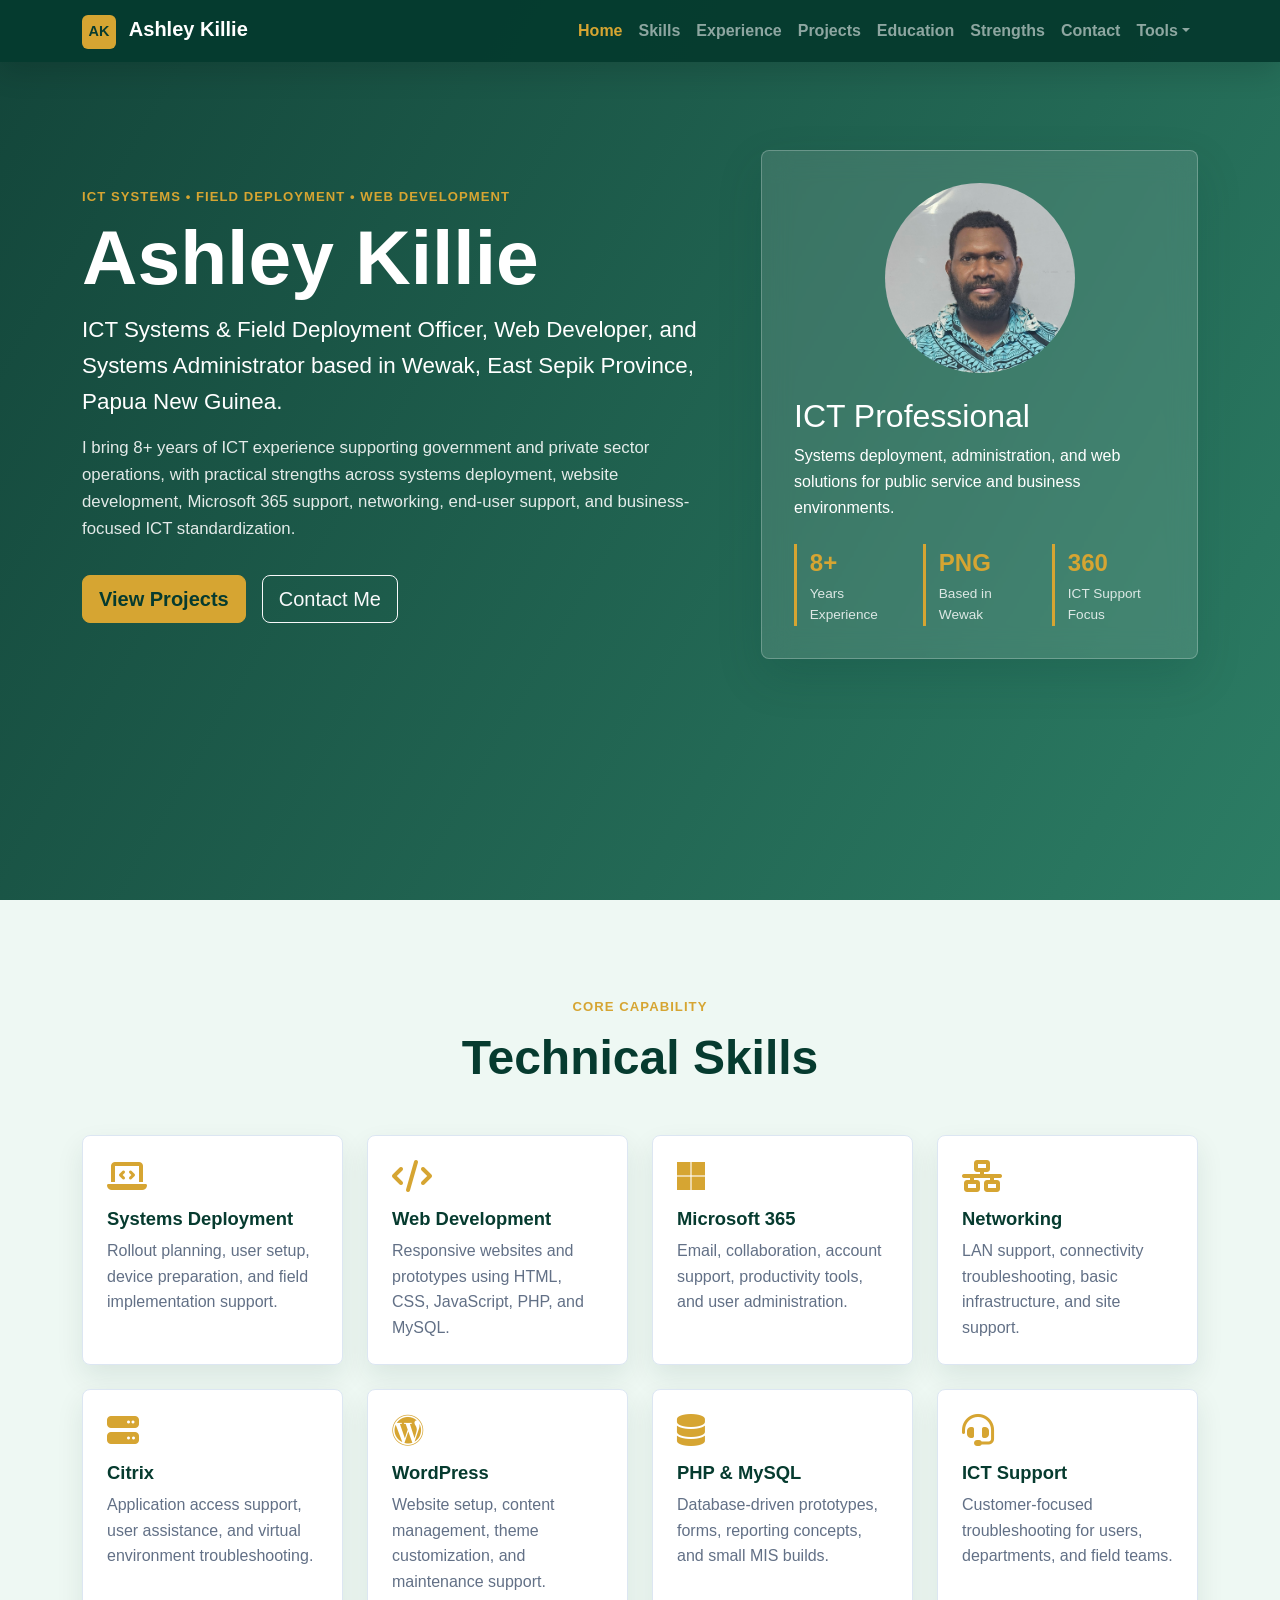
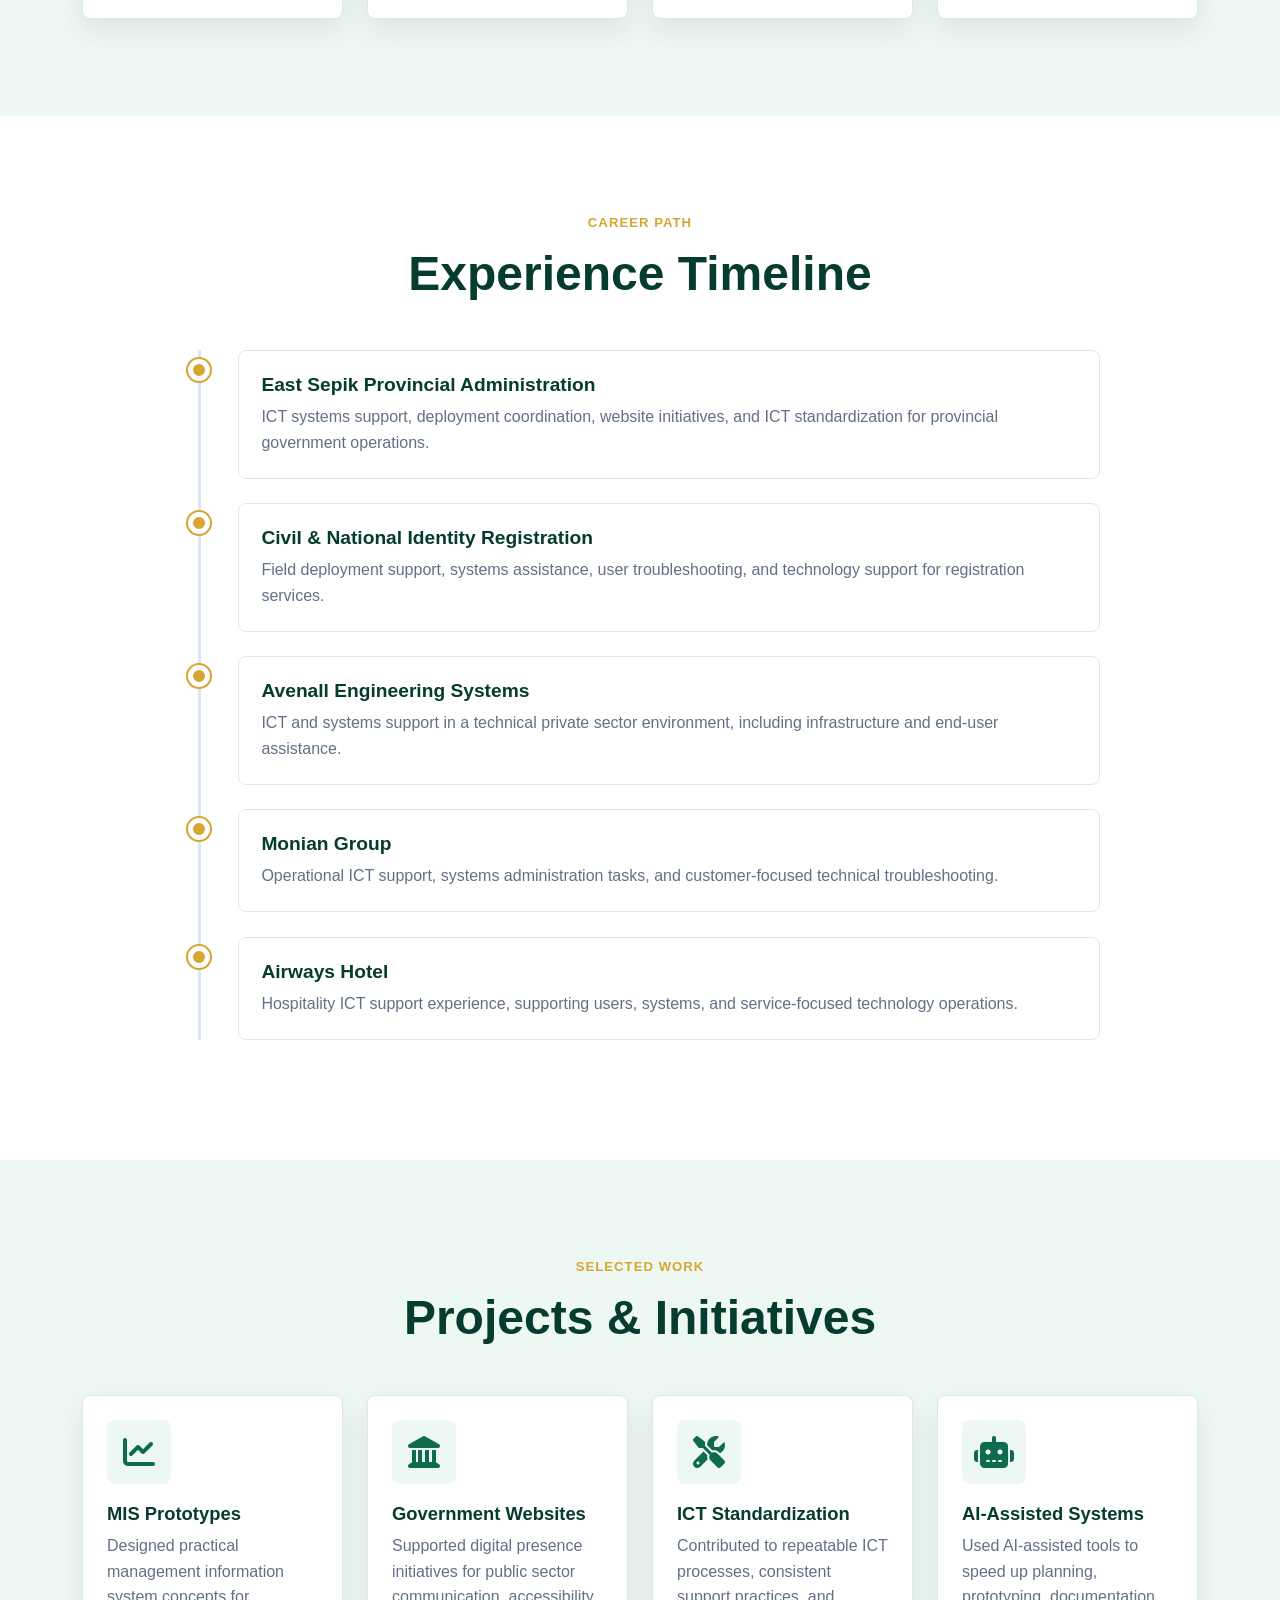
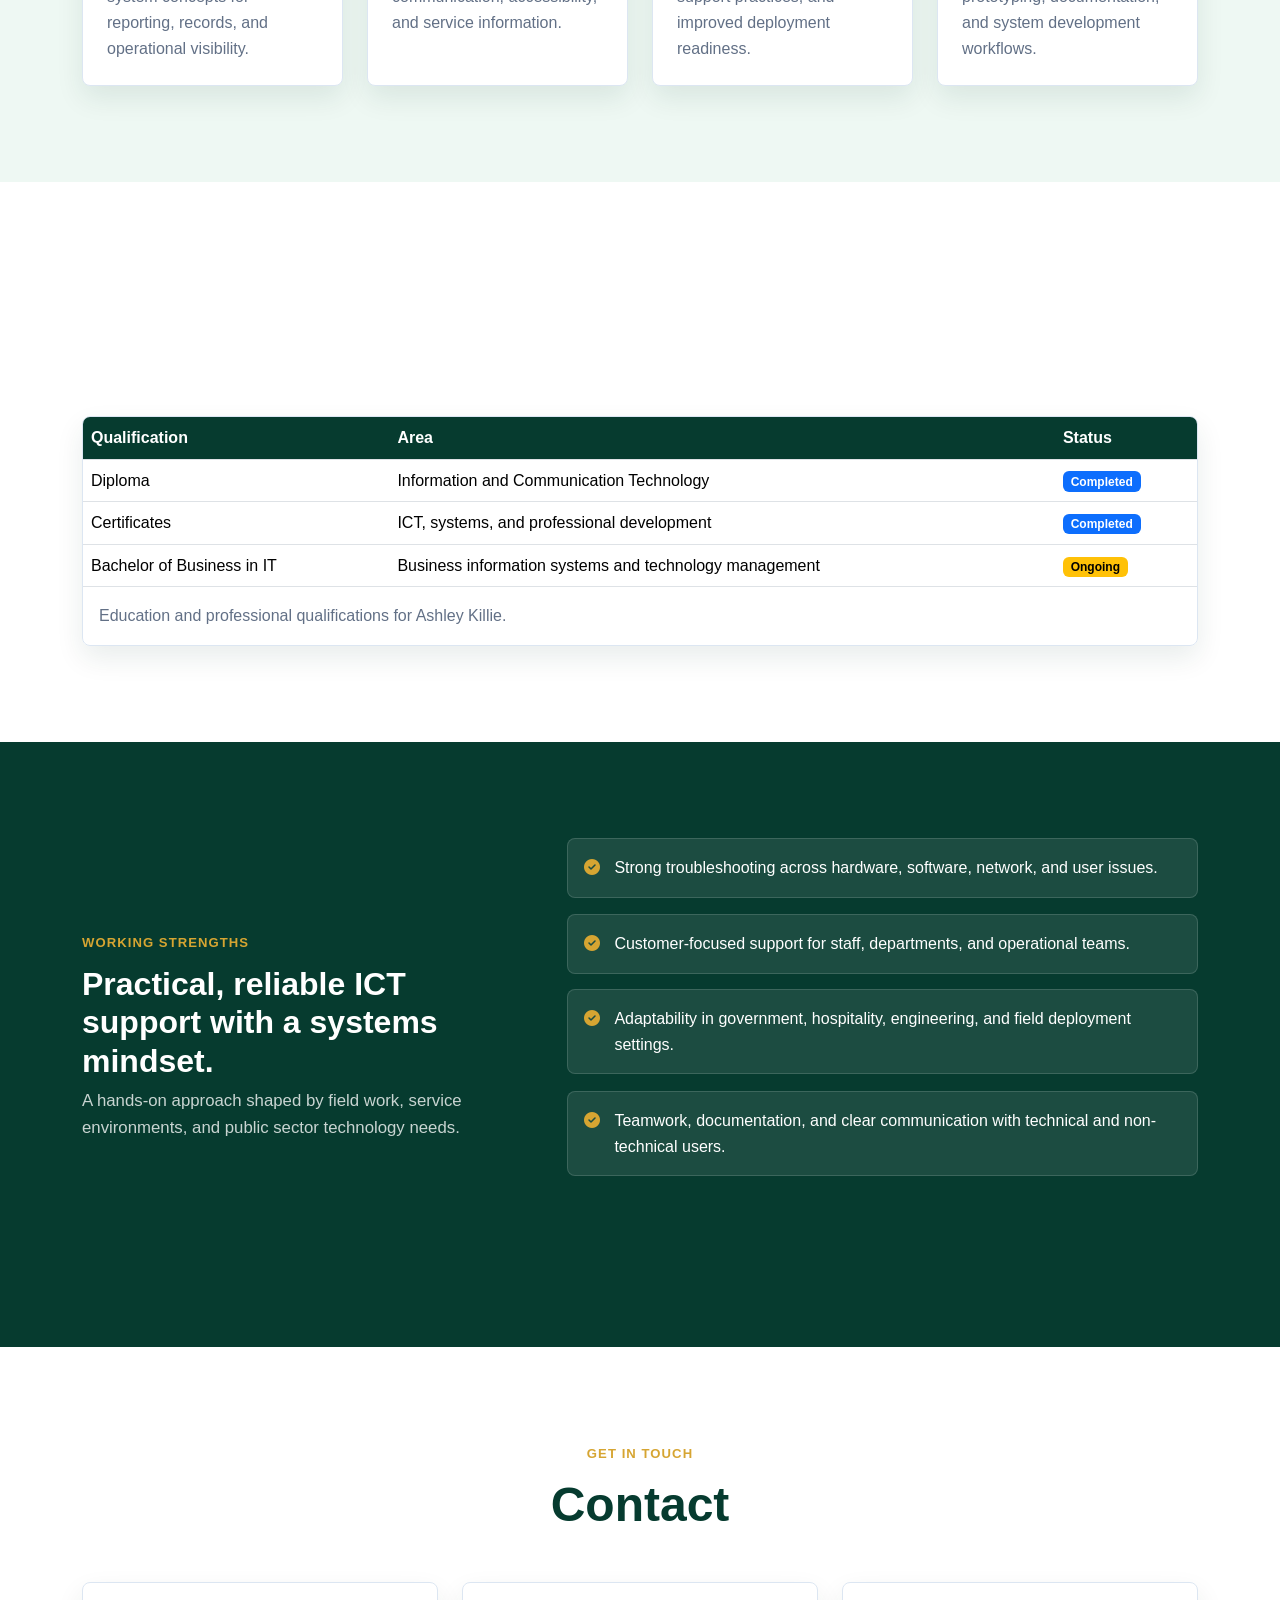
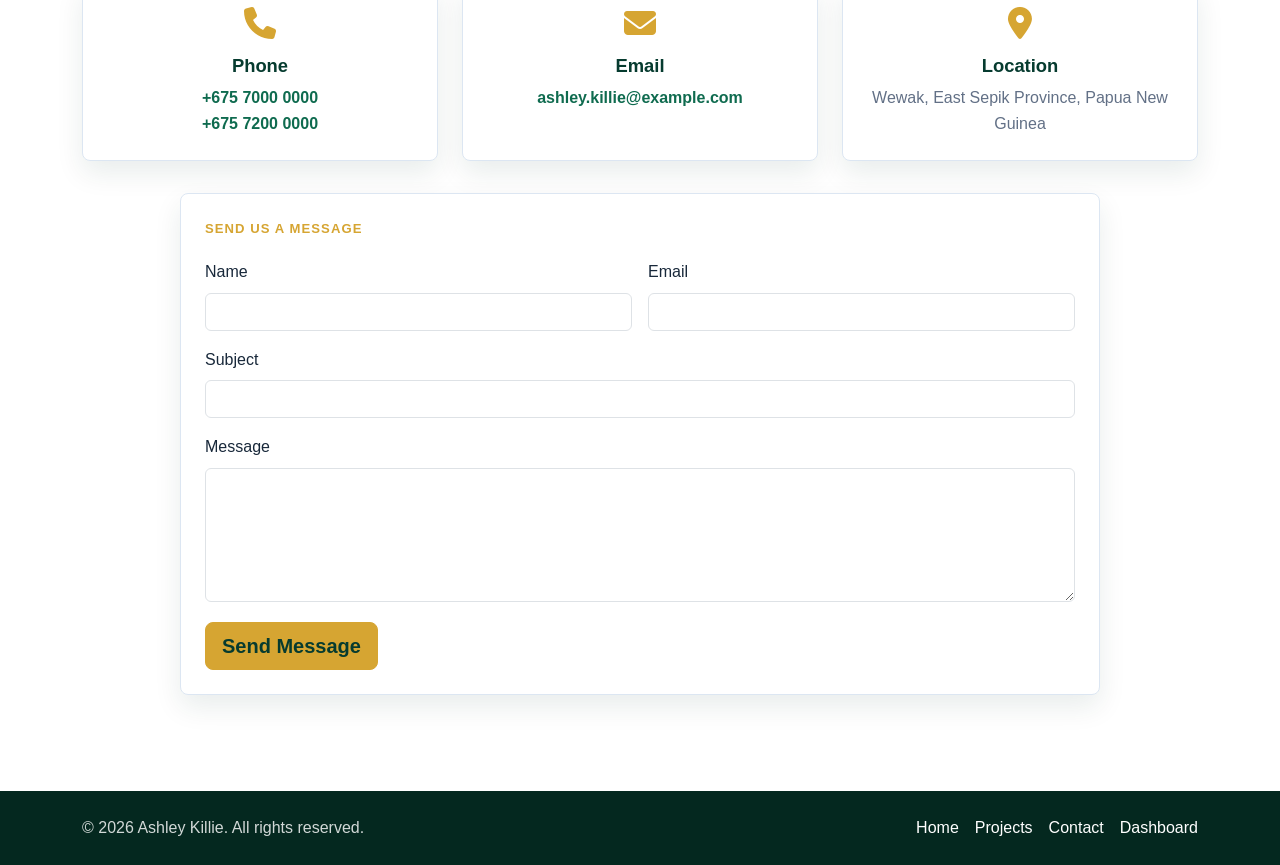
==== commit c8e30c8d: "Complete digital clock and update main index with new features" ====
--- a/index.html
+++ b/index.html
@@ -33,7 +33,15 @@
               <li class="nav-item"><a class="nav-link" href="#education">Education</a></li>
               <li class="nav-item"><a class="nav-link" href="#strengths">Strengths</a></li>
               <li class="nav-item"><a class="nav-link" href="#contact">Contact</a></li>
-              <li class="nav-item"><a class="nav-link" href="dashboard.html">Dashboard</a></li>
+              <li class="nav-item dropdown">
+                <a class="nav-link dropdown-toggle" href="#" id="toolsDropdown" role="button" data-bs-toggle="dropdown" aria-expanded="false">Tools</a>
+                <ul class="dropdown-menu" aria-labelledby="toolsDropdown">
+                  <li><a class="dropdown-item" href="digital-clock.html"><i class="fa-solid fa-clock"></i> Digital Clock</a></li>
+                  <li><a class="dropdown-item" href="weather-dashboard.html"><i class="fa-solid fa-cloud-sun"></i> Weather Dashboard</a></li>
+                  <li><hr class="dropdown-divider"></li>
+                  <li><a class="dropdown-item" href="dashboard.html"><i class="fa-solid fa-gauge"></i> Dashboard</a></li>
+                </ul>
+              </li>
             </ul>
           </div>
         </div>
@@ -51,7 +59,7 @@
                 ICT Systems & Field Deployment Officer, Web Developer, and Systems Administrator based in Wewak, East Sepik Province, Papua New Guinea.
               </p>
               <p class="hero-summary">
-                I bring 8+ years of ICT experience supporting government and private sector operations, with practical strengths across systems deployment, website development, Microsoft 365 support, networking, end-user support, and business-focused ICT standardization.
+                I bring 8+ years of ICT experience supporting government and private sector operations, with practical strengths across systems deployment, website development, Microsoft 365 support, and tech troubleshooting. I'm confident with modern web development tools and actively use AI-assisted solutions for faster prototyping and learning.
               </p>
               <div class="hero-actions">
                 <a class="btn btn-gold btn-lg" href="#projects">View Projects</a>
@@ -367,6 +375,8 @@
           <ul class="footer-links" aria-label="Footer quick links">
             <li><a href="#home">Home</a></li>
             <li><a href="#projects">Projects</a></li>
+            <li><a href="digital-clock.html">Clock</a></li>
+            <li><a href="weather-dashboard.html">Weather</a></li>
             <li><a href="#contact">Contact</a></li>
             <li><a href="dashboard.html">Dashboard</a></li>
           </ul>
--- a/styles.css
+++ b/styles.css
@@ -27,6 +27,40 @@
   overflow-x: hidden;
 }
 
+@keyframes fadeSlideUp {
+  from {
+    opacity: 0;
+    transform: translateY(24px);
+  }
+
+  to {
+    opacity: 1;
+    transform: translateY(0);
+  }
+}
+
+@keyframes floatProfile {
+  0%,
+  100% {
+    transform: translateY(0);
+  }
+
+  50% {
+    transform: translateY(-10px);
+  }
+}
+
+@keyframes pulseDot {
+  0%,
+  100% {
+    box-shadow: 0 0 0 2px var(--gold), 0 0 0 0 rgba(214, 165, 50, 0.35);
+  }
+
+  50% {
+    box-shadow: 0 0 0 2px var(--gold), 0 0 0 10px rgba(214, 165, 50, 0);
+  }
+}
+
 a {
   color: var(--blue);
 }
@@ -91,9 +125,34 @@
   background:
     linear-gradient(120deg, rgba(6, 59, 47, 0.95), rgba(15, 107, 79, 0.88)),
     url("https://images.unsplash.com/photo-1497366754035-f200968a6e72?auto=format&fit=crop&w=1600&q=80") center/cover;
+  background-attachment: fixed;
   color: var(--white);
   min-height: 100vh;
   padding-top: 150px;
+}
+
+.hero .eyebrow,
+.hero h1,
+.hero .lead,
+.hero-summary,
+.hero-actions {
+  animation: fadeSlideUp 700ms ease both;
+}
+
+.hero h1 {
+  animation-delay: 100ms;
+}
+
+.hero .lead {
+  animation-delay: 200ms;
+}
+
+.hero-summary {
+  animation-delay: 300ms;
+}
+
+.hero-actions {
+  animation-delay: 400ms;
 }
 
 .eyebrow {
@@ -149,6 +208,7 @@
   border: 1px solid rgba(255, 255, 255, 0.24);
   border-radius: 8px;
   box-shadow: var(--shadow);
+  animation: floatProfile 5s ease-in-out infinite;
   padding: 2rem;
 }
 
@@ -244,14 +304,21 @@
   box-shadow: 0 12px 28px rgba(6, 59, 47, 0.09);
   height: 100%;
   padding: 1.5rem;
-  transition: transform 180ms ease, box-shadow 180ms ease;
+  transition: transform 180ms ease, box-shadow 180ms ease, border-color 180ms ease;
 }
 
 .skill-card:hover,
 .project-card:hover,
 .contact-card:hover {
+  border-color: rgba(214, 165, 50, 0.5);
   box-shadow: var(--shadow);
   transform: translateY(-4px);
+}
+
+.skill-card:hover i,
+.contact-card:hover i,
+.project-card:hover .project-icon {
+  transform: scale(1.08);
 }
 
 .skill-card i,
@@ -259,6 +326,7 @@
   color: var(--gold);
   font-size: 2rem;
   margin-bottom: 1rem;
+  transition: transform 180ms ease;
 }
 
 .skill-card h3,
@@ -313,6 +381,10 @@
   z-index: 1;
 }
 
+.timeline-item.is-visible .timeline-dot {
+  animation: pulseDot 1.7s ease-in-out infinite;
+}
+
 .timeline-content {
   background: var(--white);
   border: 1px solid var(--border);
@@ -336,6 +408,7 @@
   height: 64px;
   justify-content: center;
   margin-bottom: 1.2rem;
+  transition: transform 180ms ease;
   width: 64px;
 }
 
@@ -385,6 +458,25 @@
   display: flex;
   gap: 0.9rem;
   padding: 1rem;
+  transition: background-color 180ms ease, transform 180ms ease;
+}
+
+.strength-list li:hover {
+  background: rgba(255, 255, 255, 0.14);
+  transform: translateX(4px);
+}
+
+.motion-reveal {
+  opacity: 0;
+  transform: translateY(22px);
+  transition: opacity 650ms ease, transform 650ms ease;
+  transition-delay: var(--motion-delay, 0ms);
+  will-change: opacity, transform;
+}
+
+.motion-reveal.is-visible {
+  opacity: 1;
+  transform: translateY(0);
 }
 
 .strength-list i {
@@ -476,6 +568,7 @@
 
 @media (max-width: 1199.98px) {
   .hero {
+    background-attachment: scroll;
     min-height: auto;
   }
 
@@ -648,3 +741,23 @@
     width: 128px;
   }
 }
+
+@media (prefers-reduced-motion: reduce) {
+  *,
+  *::before,
+  *::after {
+    animation-duration: 0.01ms !important;
+    animation-iteration-count: 1 !important;
+    scroll-behavior: auto !important;
+    transition-duration: 0.01ms !important;
+  }
+
+  .hero {
+    background-attachment: scroll;
+  }
+
+  .motion-reveal {
+    opacity: 1;
+    transform: none;
+  }
+}
